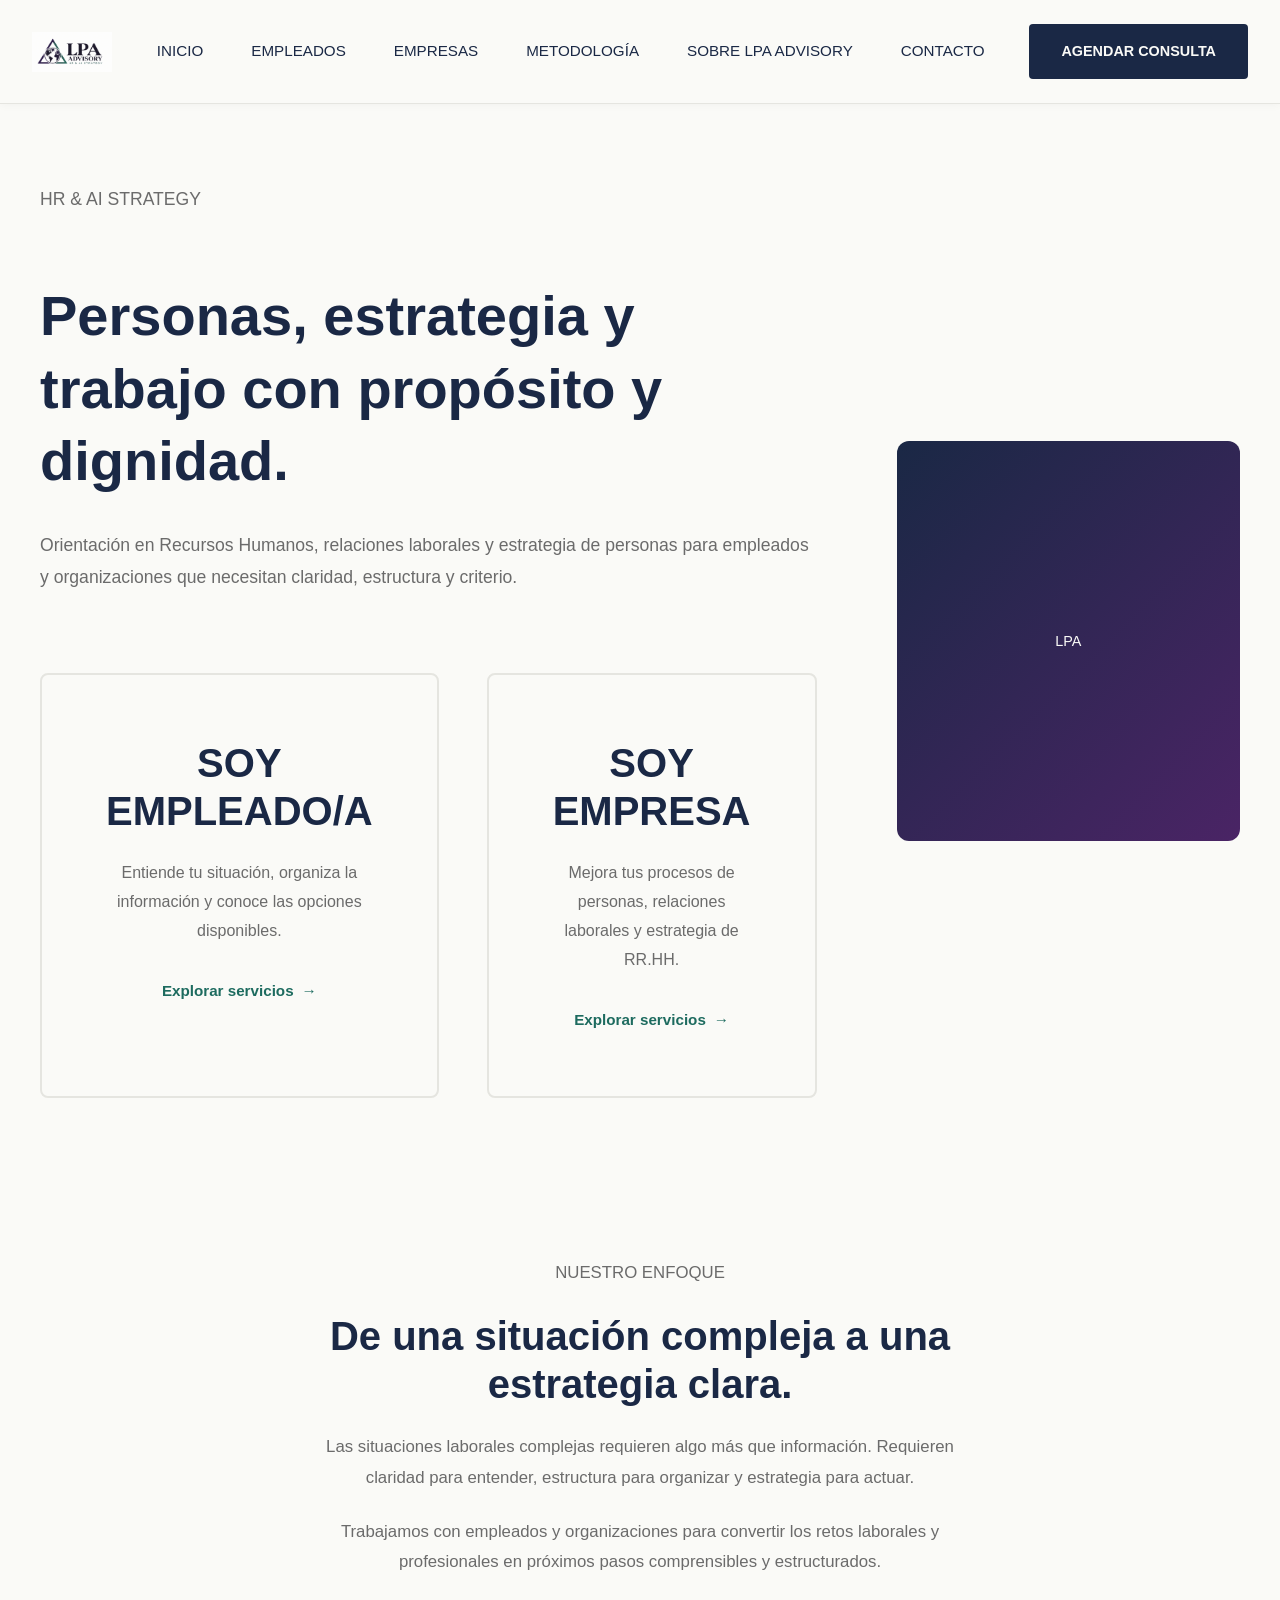
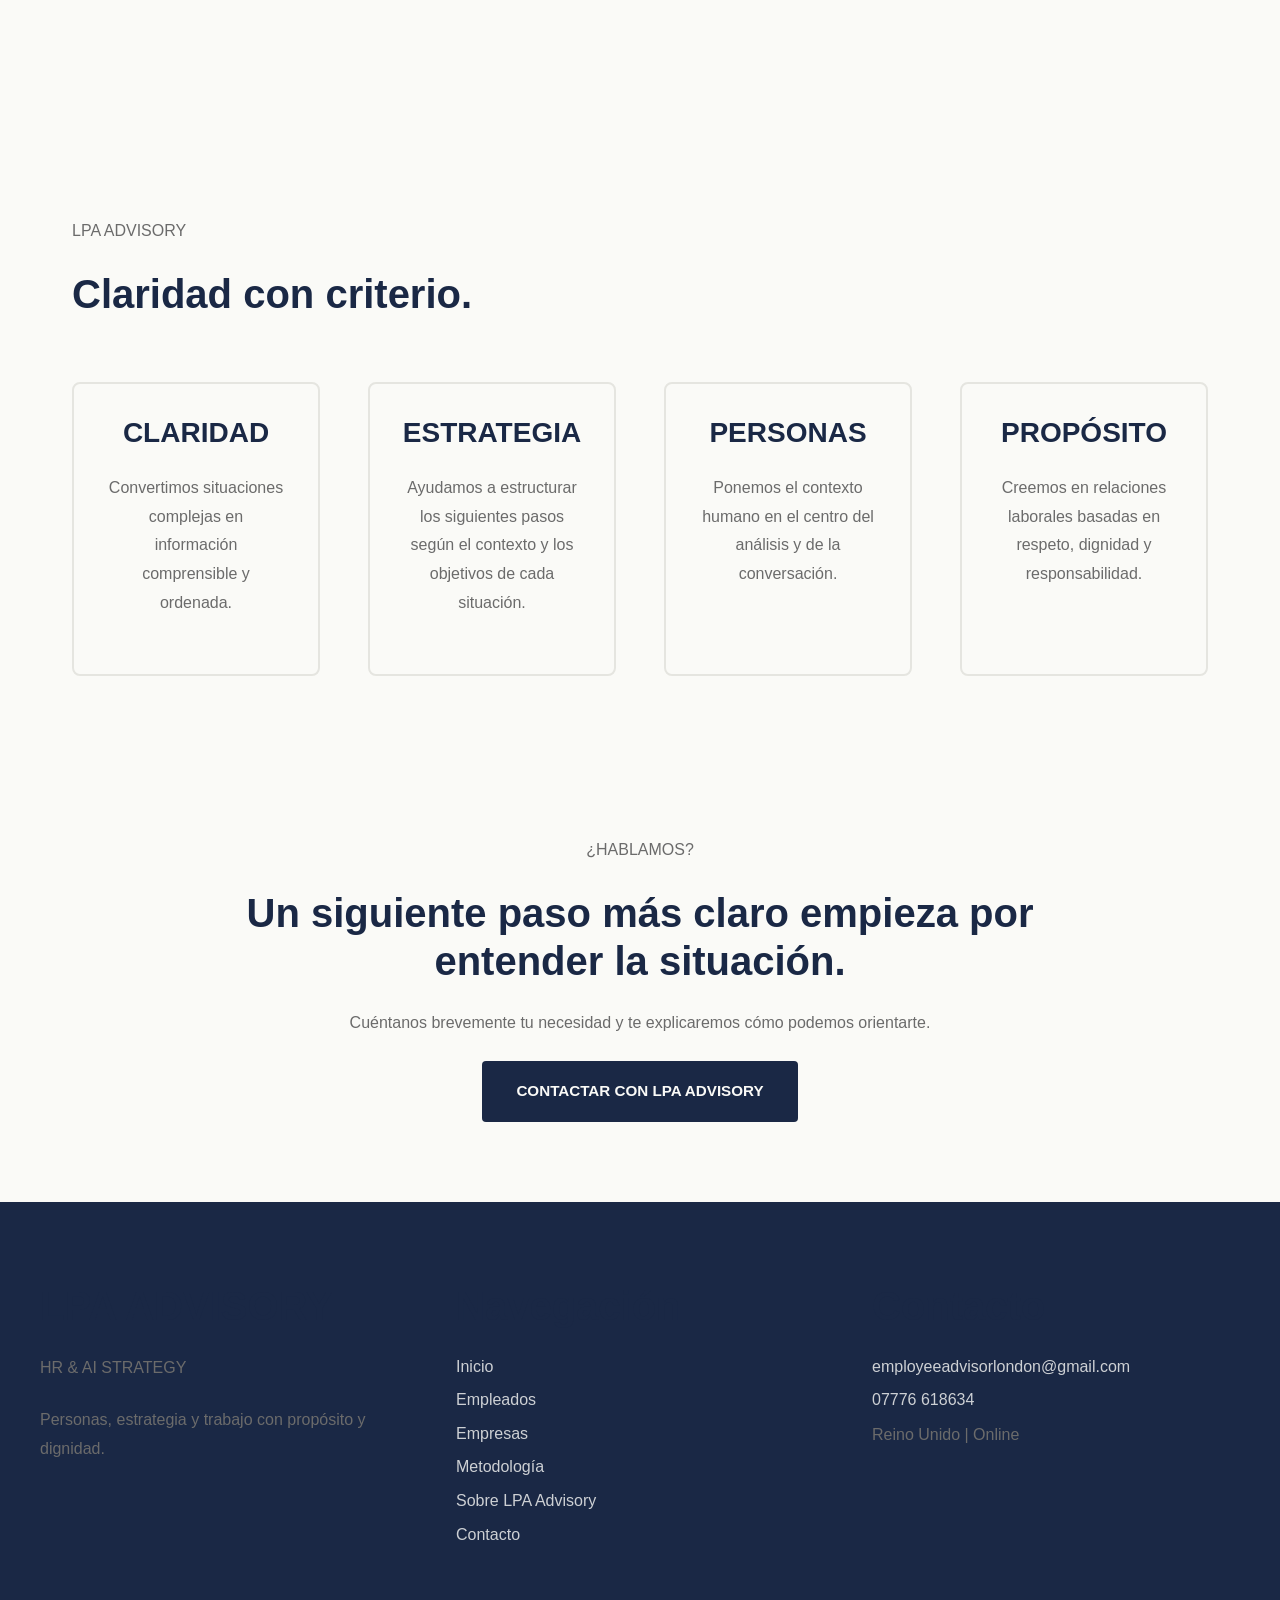
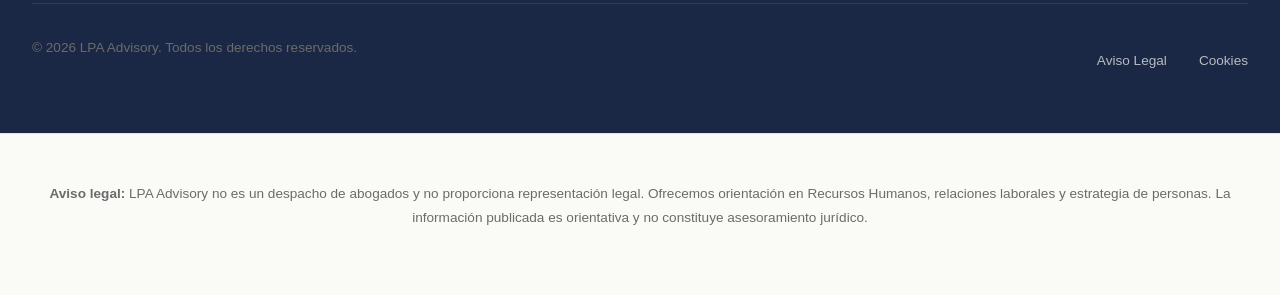
==== index.html @ cf78f7ac "Fix image path in meta and header tags" ====
<!DOCTYPE html>
<html lang="es">
<head>
  <meta charset="UTF-8">
  <meta name="viewport" content="width=device-width, initial-scale=1.0">
  <title>LPA Advisory | HR &amp; AI Strategy</title>
  <meta name="description" content="LPA Advisory: personas, estrategia y trabajo con propósito y dignidad. Orientación para empleados y empresas en Recursos Humanos y relaciones laborales.">
  <meta name="author" content="LPA Advisory">
  <meta name="theme-color" content="#17181c">
  <meta property="og:title" content="LPA Advisory | HR &amp; AI Strategy">
  <meta property="og:description" content="Personas, estrategia y trabajo con propósito y dignidad.">
  <meta property="og:type" content="website">
  <meta property="og:image" content="assets/logo.png">
  <link rel="stylesheet" href="css/styles.css">
  <link rel="stylesheet" href="css/responsive.css">
</head>
<body>
  <a href="#main-content" class="skip-link">Saltar al contenido principal</a>

  <header>
    <div class="header-content">
      <a href="index.html" class="logo" aria-label="LPA Advisory - Inicio">
        <img src="assets/logo.png" alt="LPA Advisory">
      </a>
      <nav id="main-navigation" aria-label="Navegación principal">
        <a href="index.html">INICIO</a>
        <a href="empleados.html">EMPLEADOS</a>
        <a href="empresas.html">EMPRESAS</a>
        <a href="metodologia.html">METODOLOGÍA</a>
        <a href="sobre.html">SOBRE LPA ADVISORY</a>
        <a href="contacto.html">CONTACTO</a>
      </nav>
      <a class="cta-button-header" href="contacto.html">AGENDAR CONSULTA</a>
      <button class="menu-toggle" type="button" aria-label="Abrir menú de navegación" aria-expanded="false" aria-controls="main-navigation">
        <span></span><span></span><span></span>
      </button>
    </div>
  </header>

  <main id="main-content">
    <section class="hero" aria-labelledby="hero-title">
      <div class="hero-container">
        <div class="hero-content">
          <p class="eyebrow">HR &amp; AI STRATEGY</p>
          <h1 id="hero-title">Personas, estrategia y trabajo con propósito y dignidad.</h1>
          <p>Orientación en Recursos Humanos, relaciones laborales y estrategia de personas para empleados y organizaciones que necesitan claridad, estructura y criterio.</p>
          <div class="two-paths" aria-label="Elige tu ruta">
            <article class="path-card">
              <h2>SOY EMPLEADO/A</h2>
              <p>Entiende tu situación, organiza la información y conoce las opciones disponibles.</p>
              <a href="empleados.html">Explorar servicios <span aria-hidden="true">→</span></a>
            </article>
            <article class="path-card">
              <h2>SOY EMPRESA</h2>
              <p>Mejora tus procesos de personas, relaciones laborales y estrategia de RR.HH.</p>
              <a href="empresas.html">Explorar servicios <span aria-hidden="true">→</span></a>
            </article>
          </div>
        </div>
        <div class="hero-visual" aria-hidden="true"><div class="hero-mark">LPA</div></div>
      </div>
    </section>

    <section class="section-intro-section">
      <div class="container-narrow section-intro">
        <p class="eyebrow">NUESTRO ENFOQUE</p>
        <h2>De una situación compleja a una estrategia clara.</h2>
        <p>Las situaciones laborales complejas requieren algo más que información. Requieren claridad para entender, estructura para organizar y estrategia para actuar.</p>
        <p>Trabajamos con empleados y organizaciones para convertir los retos laborales y profesionales en próximos pasos comprensibles y estructurados.</p>
      </div>
    </section>

    <section aria-labelledby="difference-title">
      <div class="container">
        <div class="section-heading"><p class="eyebrow">LPA ADVISORY</p><h2 id="difference-title">Claridad con criterio.</h2></div>
        <div class="values-grid">
          <article class="value"><h3>CLARIDAD</h3><p>Convertimos situaciones complejas en información comprensible y ordenada.</p></article>
          <article class="value"><h3>ESTRATEGIA</h3><p>Ayudamos a estructurar los siguientes pasos según el contexto y los objetivos de cada situación.</p></article>
          <article class="value"><h3>PERSONAS</h3><p>Ponemos el contexto humano en el centro del análisis y de la conversación.</p></article>
          <article class="value"><h3>PROPÓSITO</h3><p>Creemos en relaciones laborales basadas en respeto, dignidad y responsabilidad.</p></article>
        </div>
      </div>
    </section>

    <section class="cta-section" aria-labelledby="cta-title">
      <div class="container-narrow text-center">
        <p class="eyebrow">¿HABLAMOS?</p>
        <h2 id="cta-title">Un siguiente paso más claro empieza por entender la situación.</h2>
        <p>Cuéntanos brevemente tu necesidad y te explicaremos cómo podemos orientarte.</p>
        <a href="contacto.html" class="btn btn-primary">CONTACTAR CON LPA ADVISORY</a>
      </div>
    </section>
  </main>

  <footer class="footer">
    <div class="footer-content">
      <div class="footer-section"><h2>LPA ADVISORY</h2><p>HR &amp; AI STRATEGY</p><p>Personas, estrategia y trabajo con propósito y dignidad.</p></div>
      <div class="footer-section"><h2>Navegación</h2><a href="index.html">Inicio</a><a href="empleados.html">Empleados</a><a href="empresas.html">Empresas</a><a href="metodologia.html">Metodología</a><a href="sobre.html">Sobre LPA Advisory</a><a href="contacto.html">Contacto</a></div>
      <div class="footer-section"><h2>Contacto</h2><a href="mailto:employeeadvisorlondon@gmail.com">employeeadvisorlondon@gmail.com</a><a href="tel:+447776618634">07776 618634</a><p>Reino Unido | Online</p></div>
    </div>
    <div class="footer-divider"><div class="footer-bottom"><p>&copy; 2026 LPA Advisory. Todos los derechos reservados.</p><div class="footer-legal"><a href="aviso-legal.html">Aviso Legal</a><a href="cookies.html">Cookies</a></div></div></div>
  </footer>

  <div class="disclaimer"><p><strong>Aviso legal:</strong> LPA Advisory no es un despacho de abogados y no proporciona representación legal. Ofrecemos orientación en Recursos Humanos, relaciones laborales y estrategia de personas. La información publicada es orientativa y no constituye asesoramiento jurídico.</p></div>
  <script src="/js/navigation.js"></script>
</body>
</html>
---- css/styles.css ----
/* ==============================================
   LPA ADVISORY - MAIN STYLESHEET
   ===============================================
   Premium, modern, sophisticated design
   Color Palette:
   - Deep Navy: #1a2845
   - Deep Purple: #4a2465
   - Emerald Green: #1d6b5f
   - White/Ivory: #fafaf7
   - Neutral Grey: #6b6b6b
   - Muted Gold: #9b8b4d
   ============================================== */

/* ROOT & VARIABLES */
:root {
  --primary-navy: #1a2845;
  --primary-purple: #4a2465;
  --primary-green: #1d6b5f;
  --white-ivory: #fafaf7;
  --neutral-grey: #6b6b6b;
  --accent-gold: #9b8b4d;
  --light-grey: #f5f5f2;
  --border-grey: #e5e5e0;
  
  --font-family-heading: -apple-system, BlinkMacSystemFont, 'Segoe UI', 'Helvetica Neue', sans-serif;
  --font-family-body: -apple-system, BlinkMacSystemFont, 'Segoe UI', 'Helvetica Neue', sans-serif;
  
  --spacing-xs: 0.5rem;
  --spacing-sm: 1rem;
  --spacing-md: 1.5rem;
  --spacing-lg: 2rem;
  --spacing-xl: 3rem;
  --spacing-2xl: 4rem;
  --spacing-3xl: 5rem;
  
  --transition-smooth: all 0.3s ease;
  --transition-fast: all 0.15s ease;
}

/* RESET & BASE STYLES */
* {
  margin: 0;
  padding: 0;
  box-sizing: border-box;
}

html {
  scroll-behavior: smooth;
}

body {
  font-family: var(--font-family-body);
  background-color: var(--white-ivory);
  color: var(--primary-navy);
  line-height: 1.6;
  font-size: 16px;
}

/* TYPOGRAPHY */
h1, h2, h3, h4, h5, h6 {
  font-family: var(--font-family-heading);
  font-weight: 700;
  line-height: 1.2;
  margin-bottom: var(--spacing-md);
}

h1 {
  font-size: clamp(2rem, 5vw, 3.5rem);
  color: var(--primary-navy);
}

h2 {
  font-size: clamp(1.75rem, 4vw, 2.5rem);
  color: var(--primary-navy);
}

h3 {
  font-size: clamp(1.25rem, 3vw, 1.75rem);
  color: var(--primary-navy);
}

h4 {
  font-size: 1.1rem;
  color: var(--primary-navy);
}

p {
  margin-bottom: var(--spacing-md);
  color: var(--neutral-grey);
  line-height: 1.8;
}

a {
  color: var(--primary-green);
  text-decoration: none;
  transition: var(--transition-fast);
}

a:hover, a:focus {
  color: var(--primary-navy);
  text-decoration: underline;
}

button, input, textarea, select {
  font-family: var(--font-family-body);
  font-size: 1rem;
}

/* CONTAINERS & LAYOUT */
.container {
  max-width: 1200px;
  margin: 0 auto;
  padding: 0 var(--spacing-lg);
}

.container-narrow {
  max-width: 900px;
  margin: 0 auto;
  padding: 0 var(--spacing-lg);
}

/* HEADER & NAVIGATION */
header {
  background-color: var(--white-ivory);
  border-bottom: 1px solid var(--border-grey);
  position: sticky;
  top: 0;
  z-index: 1000;
  box-shadow: 0 2px 8px rgba(0, 0, 0, 0.03);
}

.header-content {
  display: flex;
  justify-content: space-between;
  align-items: center;
  padding: var(--spacing-md) var(--spacing-lg);
  max-width: 1400px;
  margin: 0 auto;
}

.logo {
  display: flex;
  align-items: center;
  gap: var(--spacing-sm);
  text-decoration: none;
  color: var(--primary-navy);
  font-weight: 700;
  font-size: 1.1rem;
}

.logo img {
  height: 40px;
  width: auto;
}

.logo-text {
  display: flex;
  flex-direction: column;
  line-height: 1.2;
}

.logo-text-main {
  font-size: 0.9rem;
  font-weight: 700;
  color: var(--primary-navy);
}

.logo-text-sub {
  font-size: 0.65rem;
  color: var(--neutral-grey);
  font-weight: 500;
}

nav {
  display: flex;
  gap: var(--spacing-xl);
  align-items: center;
}

nav a {
  color: var(--primary-navy);
  font-weight: 500;
  font-size: 0.95rem;
  text-decoration: none;
  transition: var(--transition-fast);
  position: relative;
}

nav a:after {
  content: '';
  position: absolute;
  bottom: -5px;
  left: 0;
  width: 0;
  height: 2px;
  background-color: var(--accent-gold);
  transition: var(--transition-fast);
}

nav a:hover:after,
nav a:focus:after {
  width: 100%;
}

.cta-button-header {
  background-color: var(--primary-navy);
  color: var(--white-ivory);
  padding: var(--spacing-sm) var(--spacing-lg);
  border-radius: 4px;
  font-weight: 600;
  font-size: 0.9rem;
  cursor: pointer;
  border: none;
  transition: var(--transition-smooth);
}

.cta-button-header:hover,
.cta-button-header:focus {
  background-color: var(--primary-purple);
  outline: 2px solid var(--accent-gold);
  outline-offset: 2px;
}

.menu-toggle {
  display: none;
  flex-direction: column;
  background: none;
  border: none;
  cursor: pointer;
  gap: 5px;
}

.menu-toggle span {
  width: 25px;
  height: 3px;
  background-color: var(--primary-navy);
  border-radius: 2px;
  transition: var(--transition-smooth);
}

/* HERO SECTIONS */
.hero {
  background-color: var(--white-ivory);
  padding: var(--spacing-3xl) var(--spacing-lg);
  text-align: center;
  position: relative;
  overflow: hidden;
}

.hero::before {
  content: '';
  position: absolute;
  top: -50%;
  right: -10%;
  width: 400px;
  height: 400px;
  background: linear-gradient(135deg, var(--primary-purple), var(--primary-green));
  opacity: 0.08;
  border-radius: 50%;
  z-index: -1;
}

.hero-container {
  display: grid;
  grid-template-columns: 1fr 1fr;
  gap: var(--spacing-3xl);
  align-items: center;
  max-width: 1200px;
  margin: 0 auto;
}

.hero-content {
  text-align: left;
}

.hero-content h1 {
  margin-bottom: var(--spacing-lg);
  line-height: 1.3;
}

.hero-content p {
  font-size: 1.1rem;
  margin-bottom: var(--spacing-2xl);
  line-height: 1.8;
}

.hero-visual {
  background: linear-gradient(135deg, var(--primary-navy), var(--primary-purple));
  border-radius: 12px;
  height: 400px;
  display: flex;
  align-items: center;
  justify-content: center;
  color: var(--white-ivory);
  font-size: 0.9rem;
  position: relative;
  overflow: hidden;
}

.hero-visual img {
  width: 100%;
  height: 100%;
  object-fit: cover;
}

.hero-visual-placeholder {
  text-align: center;
  padding: var(--spacing-lg);
}

/* TWO PATHS SECTION */
.two-paths {
  display: grid;
  grid-template-columns: 1fr 1fr;
  gap: var(--spacing-xl);
  margin-top: var(--spacing-3xl);
}

.path-card {
  padding: var(--spacing-2xl);
  border: 2px solid var(--border-grey);
  border-radius: 8px;
  text-align: center;
  transition: var(--transition-smooth);
  cursor: pointer;
}

.path-card:hover {
  border-color: var(--primary-green);
  box-shadow: 0 8px 24px rgba(29, 107, 95, 0.1);
}

.path-card h3 {
  font-size: 1.5rem;
  margin-bottom: var(--spacing-md);
  color: var(--primary-navy);
}

.path-card p {
  font-size: 1rem;
  margin-bottom: var(--spacing-lg);
}

.path-card a {
  font-weight: 600;
  color: var(--primary-green);
  display: inline-flex;
  align-items: center;
  gap: var(--spacing-xs);
  font-size: 0.95rem;
}

/* BUTTONS & CTAs */
.btn {
  display: inline-block;
  padding: var(--spacing-sm) var(--spacing-lg);
  border-radius: 4px;
  font-weight: 600;
  text-decoration: none;
  cursor: pointer;
  border: 2px solid transparent;
  transition: var(--transition-smooth);
  font-size: 0.95rem;
}

.btn-primary {
  background-color: var(--primary-navy);
  color: var(--white-ivory);
}

.btn-primary:hover,
.btn-primary:focus {
  background-color: var(--primary-purple);
  box-shadow: 0 4px 12px rgba(26, 40, 69, 0.2);
}

.btn-secondary {
  background-color: transparent;
  color: var(--primary-navy);
  border: 2px solid var(--primary-navy);
}

.btn-secondary:hover,
.btn-secondary:focus {
  background-color: var(--primary-navy);
  color: var(--white-ivory);
}

.btn-outline-green {
  background-color: transparent;
  color: var(--primary-green);
  border: 2px solid var(--primary-green);
}

.btn-outline-green:hover,
.btn-outline-green:focus {
  background-color: var(--primary-green);
  color: var(--white-ivory);
}

/* SECTIONS */
section {
  padding: var(--spacing-3xl) var(--spacing-lg);
}

.section-intro {
  text-align: center;
  max-width: 700px;
  margin: 0 auto var(--spacing-3xl);
}

.section-intro h2 {
  margin-bottom: var(--spacing-md);
}

.section-intro p {
  font-size: 1.05rem;
}

/* CARDS GRID */
.cards-grid {
  display: grid;
  grid-template-columns: repeat(auto-fit, minmax(300px, 1fr));
  gap: var(--spacing-xl);
  margin-top: var(--spacing-2xl);
}

.card {
  background-color: var(--light-grey);
  border-radius: 8px;
  padding: var(--spacing-xl);
  transition: var(--transition-smooth);
}

.card:hover {
  box-shadow: 0 8px 24px rgba(0, 0, 0, 0.08);
  transform: translateY(-4px);
}

.card h3 {
  margin-top: 0;
}

.card-list {
  list-style: none;
  margin: var(--spacing-lg) 0;
}

.card-list li {
  padding: var(--spacing-xs) 0;
  padding-left: var(--spacing-md);
  position: relative;
}

.card-list li:before {
  content: '▸';
  position: absolute;
  left: 0;
  color: var(--primary-green);
  font-weight: bold;
}

/* HIGHLIGHTED BOX */
.highlight-box {
  background-color: #f8f6f0;
  border-left: 4px solid var(--accent-gold);
  padding: var(--spacing-xl);
  border-radius: 4px;
  margin: var(--spacing-xl) 0;
}

.highlight-box h4 {
  color: var(--primary-navy);
  margin-top: 0;
  margin-bottom: var(--spacing-md);
}

.highlight-box p {
  margin-bottom: var(--spacing-md);
}

.highlight-box p:last-child {
  margin-bottom: 0;
}

/* METHODOLOGY STAGES */
.stages-grid {
  display: grid;
  grid-template-columns: repeat(auto-fit, minmax(250px, 1fr));
  gap: var(--spacing-xl);
  margin-top: var(--spacing-2xl);
}

.stage {
  text-align: center;
}

.stage-number {
  font-size: 3rem;
  font-weight: 700;
  color: var(--primary-green);
  margin-bottom: var(--spacing-md);
}

.stage h4 {
  margin-bottom: var(--spacing-md);
}

.stage p {
  font-size: 0.95rem;
}

/* VALUES GRID */
.values-grid {
  display: grid;
  grid-template-columns: repeat(auto-fit, minmax(200px, 1fr));
  gap: var(--spacing-xl);
  margin-top: var(--spacing-2xl);
}

.value {
  padding: var(--spacing-lg);
  border: 2px solid var(--border-grey);
  border-radius: 8px;
  text-align: center;
}

.value h4 {
  color: var(--primary-green);
  margin-bottom: var(--spacing-sm);
}

/* CONTACT FORM */
.contact-form {
  background-color: var(--light-grey);
  padding: var(--spacing-2xl);
  border-radius: 8px;
  max-width: 600px;
  margin: var(--spacing-2xl) auto;
}

.form-group {
  margin-bottom: var(--spacing-lg);
}

.form-group label {
  display: block;
  margin-bottom: var(--spacing-sm);
  font-weight: 600;
  color: var(--primary-navy);
}

.form-group input,
.form-group textarea,
.form-group select {
  width: 100%;
  padding: var(--spacing-sm);
  border: 1px solid var(--border-grey);
  border-radius: 4px;
  font-size: 1rem;
  transition: var(--transition-fast);
}

.form-group input:focus,
.form-group textarea:focus,
.form-group select:focus {
  outline: none;
  border-color: var(--primary-green);
  box-shadow: 0 0 0 3px rgba(29, 107, 95, 0.1);
}

.form-group textarea {
  resize: vertical;
  min-height: 120px;
}

.form-checkbox {
  display: flex;
  align-items: flex-start;
  gap: var(--spacing-sm);
  margin: var(--spacing-lg) 0;
}

.form-checkbox input {
  width: 20px;
  height: 20px;
  margin-top: 2px;
  cursor: pointer;
}

.form-checkbox label {
  margin: 0;
  font-weight: 400;
  font-size: 0.95rem;
  cursor: pointer;
}

.form-submit {
  width: 100%;
  padding: var(--spacing-md);
  background-color: var(--primary-navy);
  color: var(--white-ivory);
  border: none;
  border-radius: 4px;
  font-weight: 600;
  font-size: 1rem;
  cursor: pointer;
  transition: var(--transition-smooth);
}

.form-submit:hover,
.form-submit:focus {
  background-color: var(--primary-purple);
}

/* FOOTER */
footer {
  background-color: var(--primary-navy);
  color: var(--white-ivory);
  padding: var(--spacing-3xl) var(--spacing-lg) var(--spacing-xl);
}

.footer-content {
  max-width: 1200px;
  margin: 0 auto;
  display: grid;
  grid-template-columns: repeat(auto-fit, minmax(250px, 1fr));
  gap: var(--spacing-xl);
  margin-bottom: var(--spacing-xl);
}

.footer-section h4 {
  color: var(--white-ivory);
  margin-bottom: var(--spacing-md);
}

.footer-section a {
  color: rgba(250, 250, 247, 0.8);
  display: block;
  margin-bottom: var(--spacing-xs);
  text-decoration: none;
  transition: var(--transition-fast);
}

.footer-section a:hover {
  color: var(--accent-gold);
  text-decoration: underline;
}

.footer-contact {
  font-size: 0.9rem;
  line-height: 1.8;
}

.footer-divider {
  border-top: 1px solid rgba(250, 250, 247, 0.1);
  padding-top: var(--spacing-lg);
  margin-top: var(--spacing-lg);
}

.footer-bottom {
  display: flex;
  justify-content: space-between;
  align-items: center;
  flex-wrap: wrap;
  gap: var(--spacing-md);
  font-size: 0.85rem;
  color: rgba(250, 250, 247, 0.7);
}

.footer-legal {
  display: flex;
  gap: var(--spacing-lg);
  flex-wrap: wrap;
}

.footer-legal a {
  margin: 0;
  display: inline;
  color: rgba(250, 250, 247, 0.7);
}

/* DISCLAIMER */
.disclaimer {
  background-color: #fafaf7;
  border-top: 1px solid var(--border-grey);
  padding: var(--spacing-xl) var(--spacing-lg);
  font-size: 0.85rem;
  color: var(--neutral-grey);
  text-align: center;
}

.disclaimer p {
  max-width: 1200px;
  margin: 0 auto var(--spacing-sm);
}

/* UTILITIES */
.text-center {
  text-align: center;
}

.text-left {
  text-align: left;
}

.mt-1 { margin-top: var(--spacing-sm); }
.mt-2 { margin-top: var(--spacing-md); }
.mt-3 { margin-top: var(--spacing-lg); }
.mt-4 { margin-top: var(--spacing-xl); }

.mb-1 { margin-bottom: var(--spacing-sm); }
.mb-2 { margin-bottom: var(--spacing-md); }
.mb-3 { margin-bottom: var(--spacing-lg); }
.mb-4 { margin-bottom: var(--spacing-xl); }

.pt-1 { padding-top: var(--spacing-sm); }
.pt-2 { padding-top: var(--spacing-md); }
.pt-3 { padding-top: var(--spacing-lg); }

.pb-1 { padding-bottom: var(--spacing-sm); }
.pb-2 { padding-bottom: var(--spacing-md); }
.pb-3 { padding-bottom: var(--spacing-lg); }

.sr-only {
  position: absolute;
  width: 1px;
  height: 1px;
  padding: 0;
  margin: -1px;
  overflow: hidden;
  clip: rect(0, 0, 0, 0);
  white-space: nowrap;
  border-width: 0;
}

/* SKIP LINK */
.skip-link {
  position: absolute;
  top: -40px;
  left: 0;
  background: var(--primary-green);
  color: white;
  padding: var(--spacing-sm) var(--spacing-md);
  z-index: 100;
  text-decoration: none;
}

.skip-link:focus {
  top: 0;
}

/* ANIMATIONS */
@keyframes fadeIn {
  from {
    opacity: 0;
    transform: translateY(20px);
  }
  to {
    opacity: 1;
    transform: translateY(0);
  }
}

.fade-in {
  animation: fadeIn 0.6s ease-out;
}

/* ACCESSIBILITY */
:focus {
  outline: 2px solid var(--primary-green);
  outline-offset: 2px;
}

button:focus,
a:focus {
  outline: 2px solid var(--primary-green);
  outline-offset: 2px;
}
---- css/responsive.css ----
@media(max-width:1050px){.header-content{gap:1rem}nav{gap:1rem}nav a{font-size:.72rem}.cta-button-header{padding:.7rem .8rem}.values-grid,.stages-grid{grid-template-columns:repeat(2,minmax(0,1fr))}}@media(max-width:780px){.container,.container-narrow,.hero-container,.header-content{width:min(100% - 2rem,700px)}.header-content{min-height:68px}.logo img{height:44px}.menu-toggle{display:block}nav{position:absolute;left:0;right:0;top:100%;display:none;align-items:stretch;flex-direction:column;gap:0;background:var(--ivory);border-bottom:1px solid var(--line)}nav.active{display:flex}nav a{padding:1rem;border-top:1px solid var(--line);font-size:.8rem}.cta-button-header{margin-left:auto;font-size:.68rem}.hero-container{grid-template-columns:1fr;gap:2rem}.hero-content{text-align:center}.hero-content p{margin-inline:auto}.hero-visual{min-height:300px}.two-paths{grid-template-columns:1fr}.cards-grid{grid-template-columns:1fr}.values-grid,.stages-grid{grid-template-columns:1fr}.footer-content{width:min(100% - 2rem,700px);grid-template-columns:1fr;gap:2rem}.footer-bottom,.footer-legal{flex-direction:column}.footer-legal{gap:.4rem}.contact-layout{grid-template-columns:1fr!important}}@media(max-width:480px){h1{font-size:2.25rem}.container,.container-narrow,.hero-container,.header-content{width:min(100% - 1.5rem,440px)}.cta-button-header{display:none}section{padding:3.5rem 0}.hero-visual{min-height:250px}}
@media(prefers-reduced-motion:reduce){*,*:before,*:after{scroll-behavior:auto!important;transition:none!important;animation:none!important}}
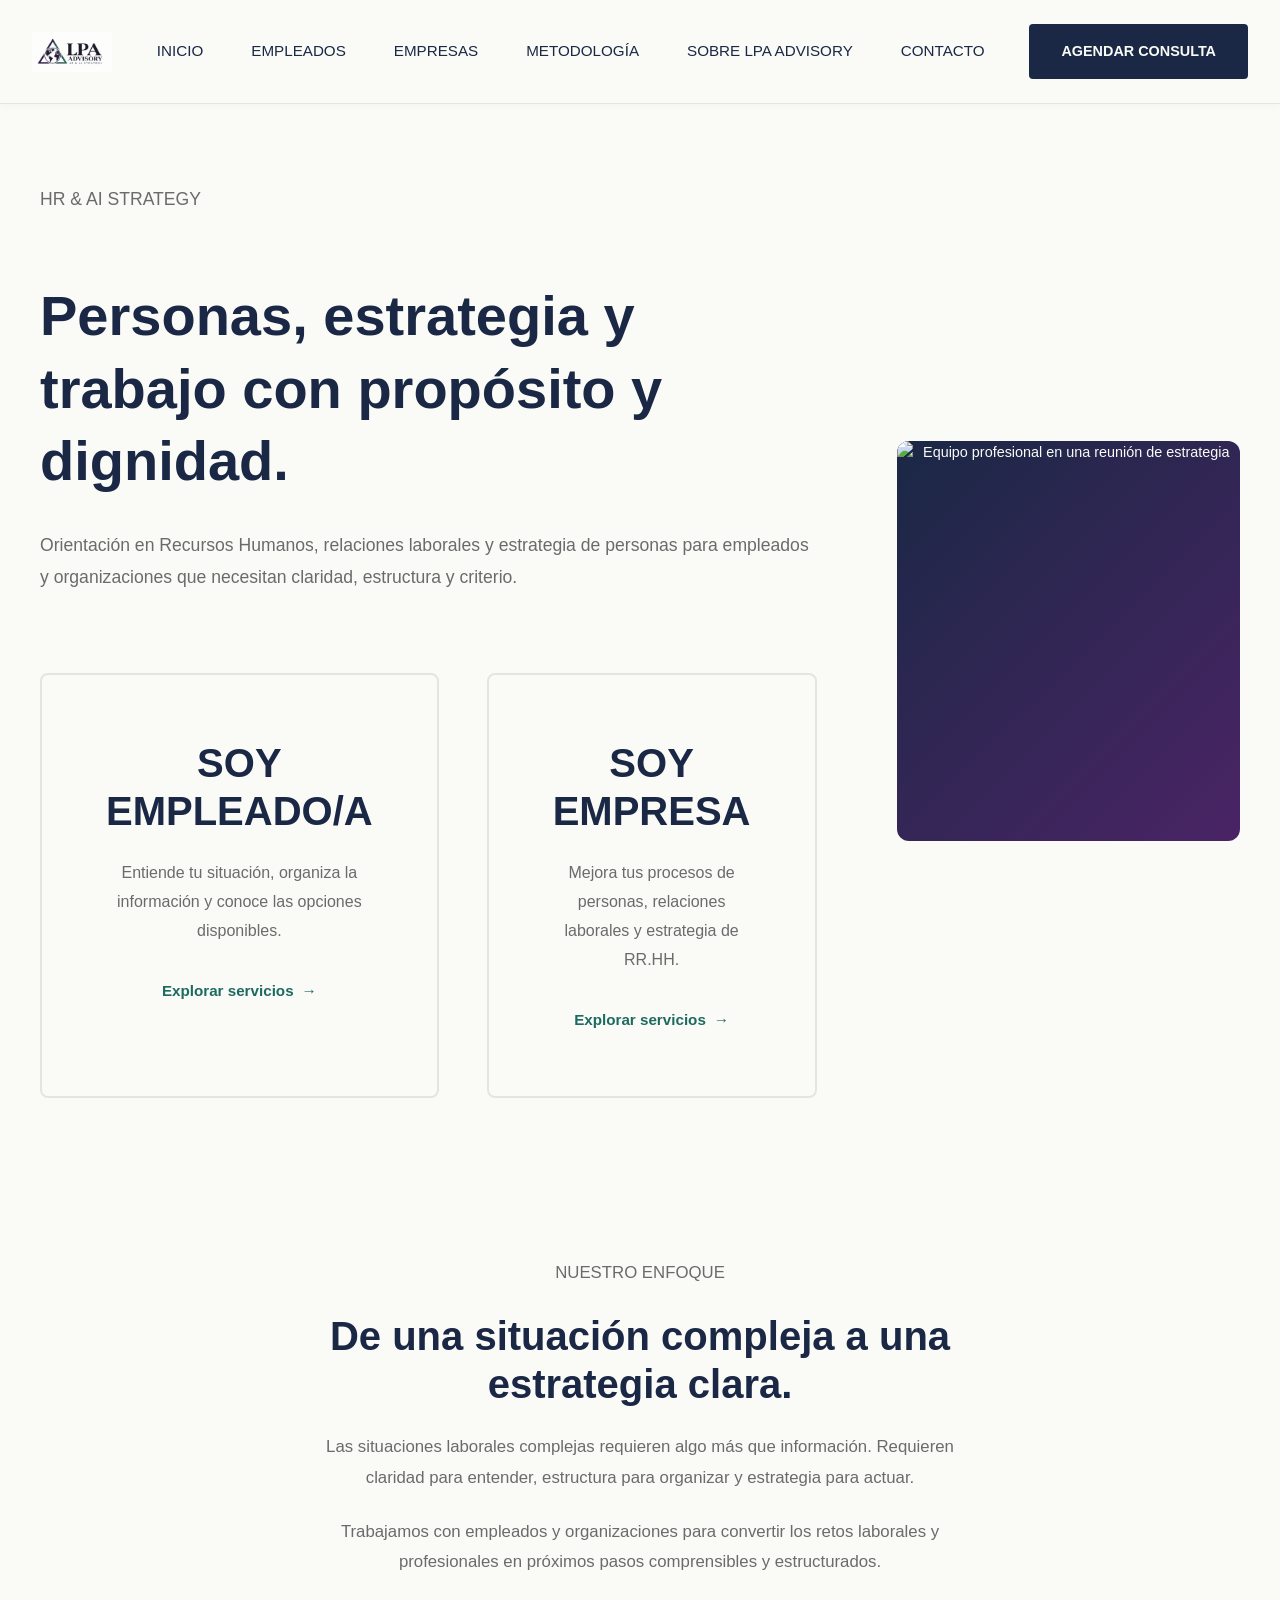
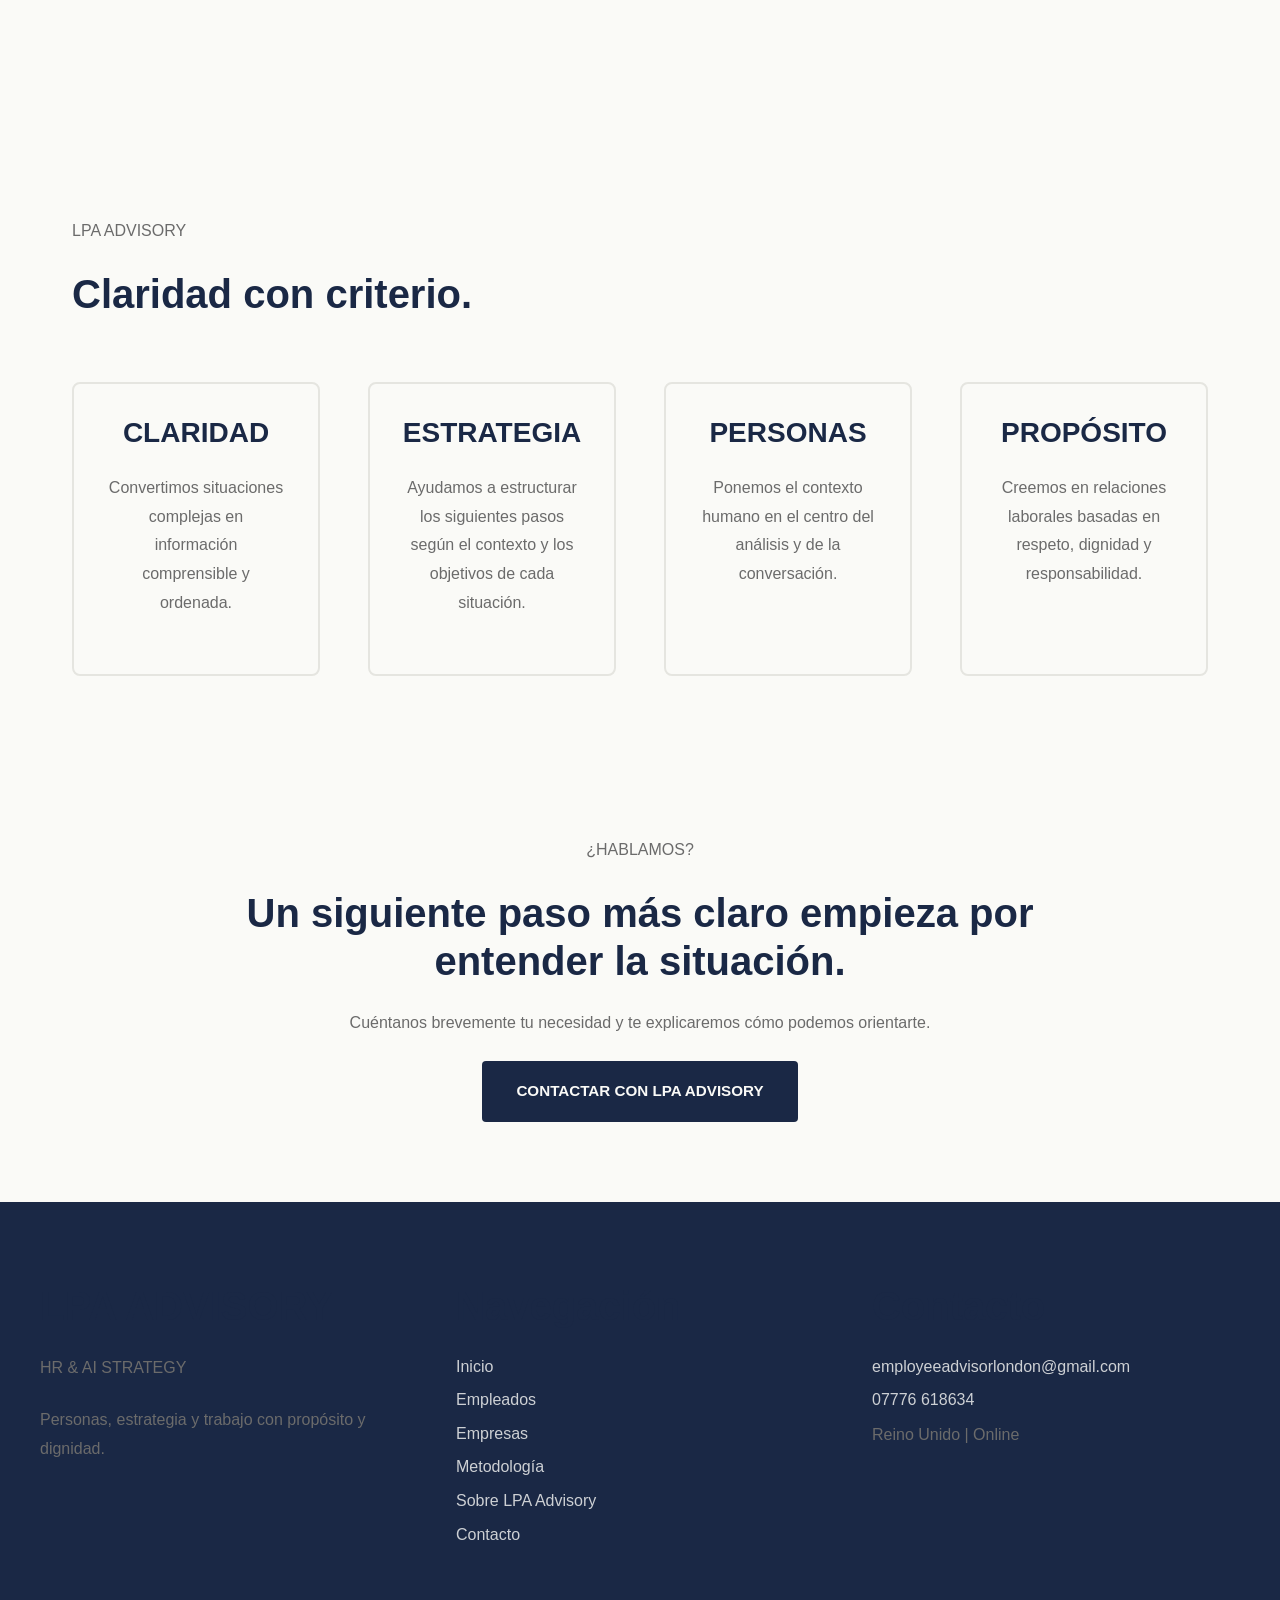
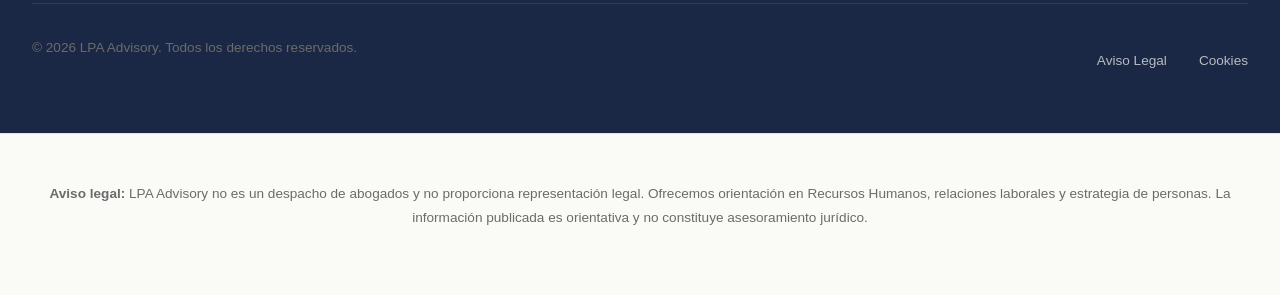
==== commit d61219d0: "Update index.html" ====
--- a/index.html
+++ b/index.html
@@ -57,7 +57,7 @@
             </article>
           </div>
         </div>
-        <div class="hero-visual" aria-hidden="true"><div class="hero-mark">LPA</div></div>
+        <div class="hero-visual">   <img src="assets/lpa-team.jpg" alt="Equipo profesional en una reunión de estrategia"> </div>
       </div>
     </section>
 
@@ -102,6 +102,6 @@
   </footer>
 
   <div class="disclaimer"><p><strong>Aviso legal:</strong> LPA Advisory no es un despacho de abogados y no proporciona representación legal. Ofrecemos orientación en Recursos Humanos, relaciones laborales y estrategia de personas. La información publicada es orientativa y no constituye asesoramiento jurídico.</p></div>
-  <script src="/js/navigation.js"></script>
+  <script src="js/navigation.js"></script>
 </body>
 </html>
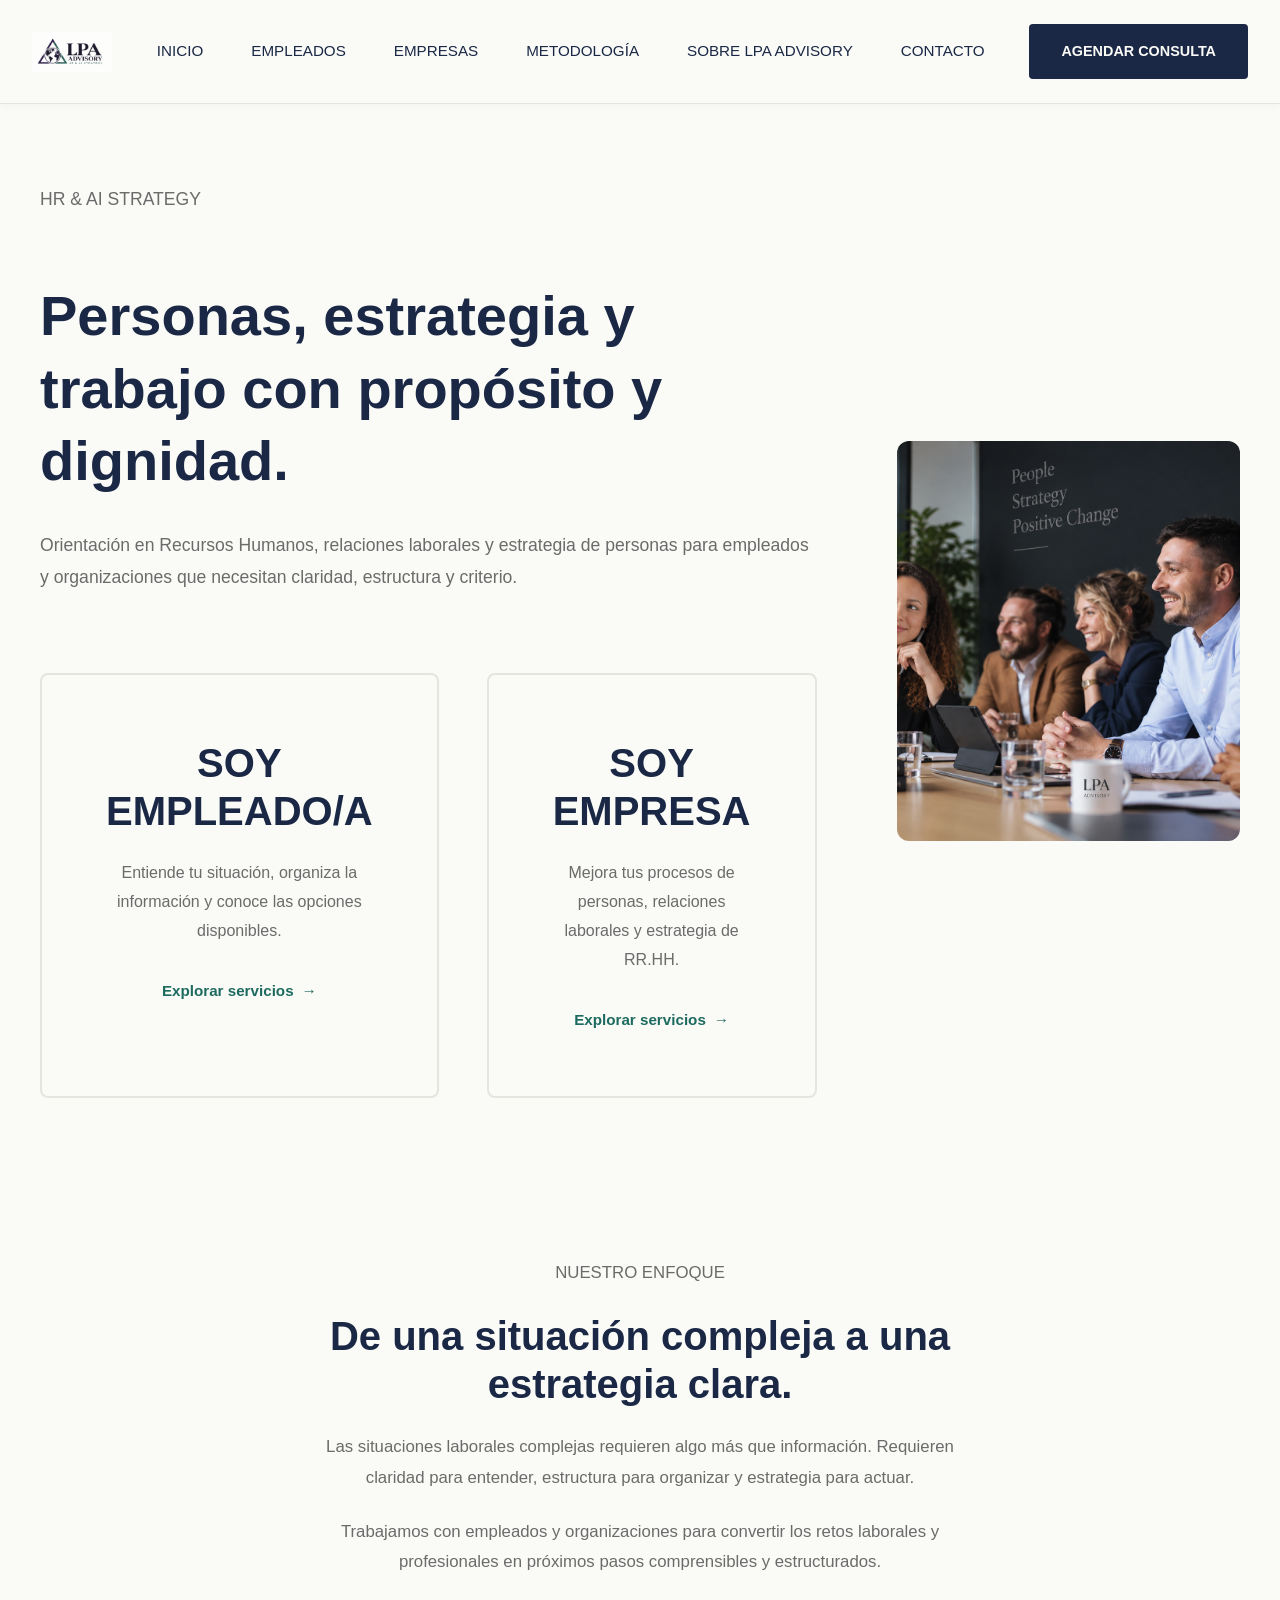
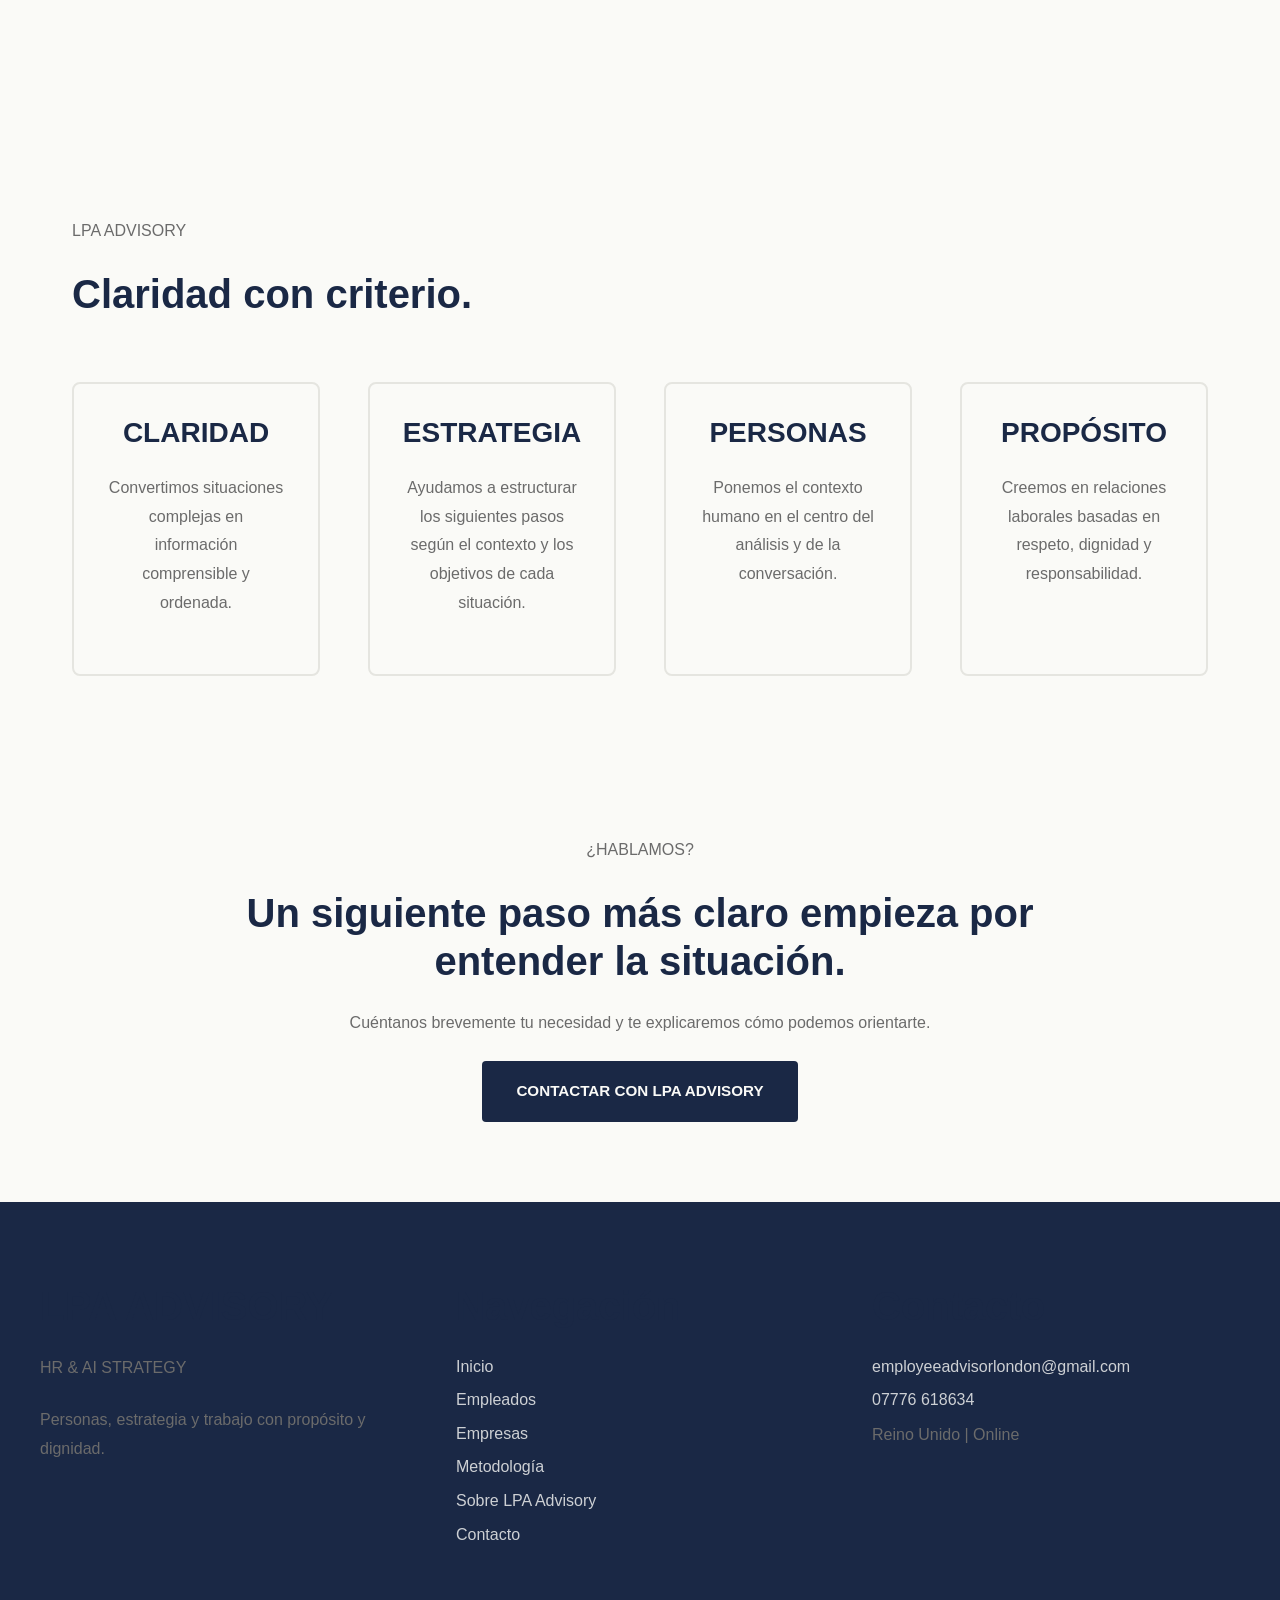
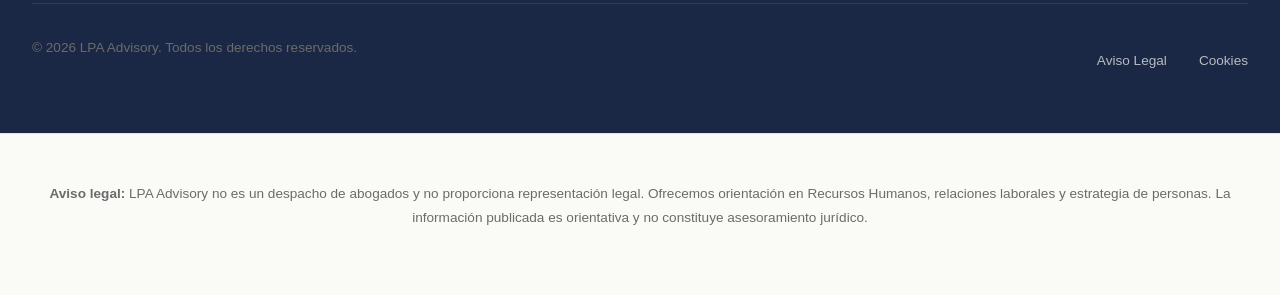
==== commit 80346de2: "Update index.html" ====
--- a/index.html
+++ b/index.html
@@ -57,7 +57,7 @@
             </article>
           </div>
         </div>
-        <div class="hero-visual">   <img src="assets/lpa-team.jpg" alt="Equipo profesional en una reunión de estrategia"> </div>
+        <div class="hero-visual">   <img src="assets/lpa-team.png" alt="Equipo profesional en una reunión de estrategia"> </div>
       </div>
     </section>
 
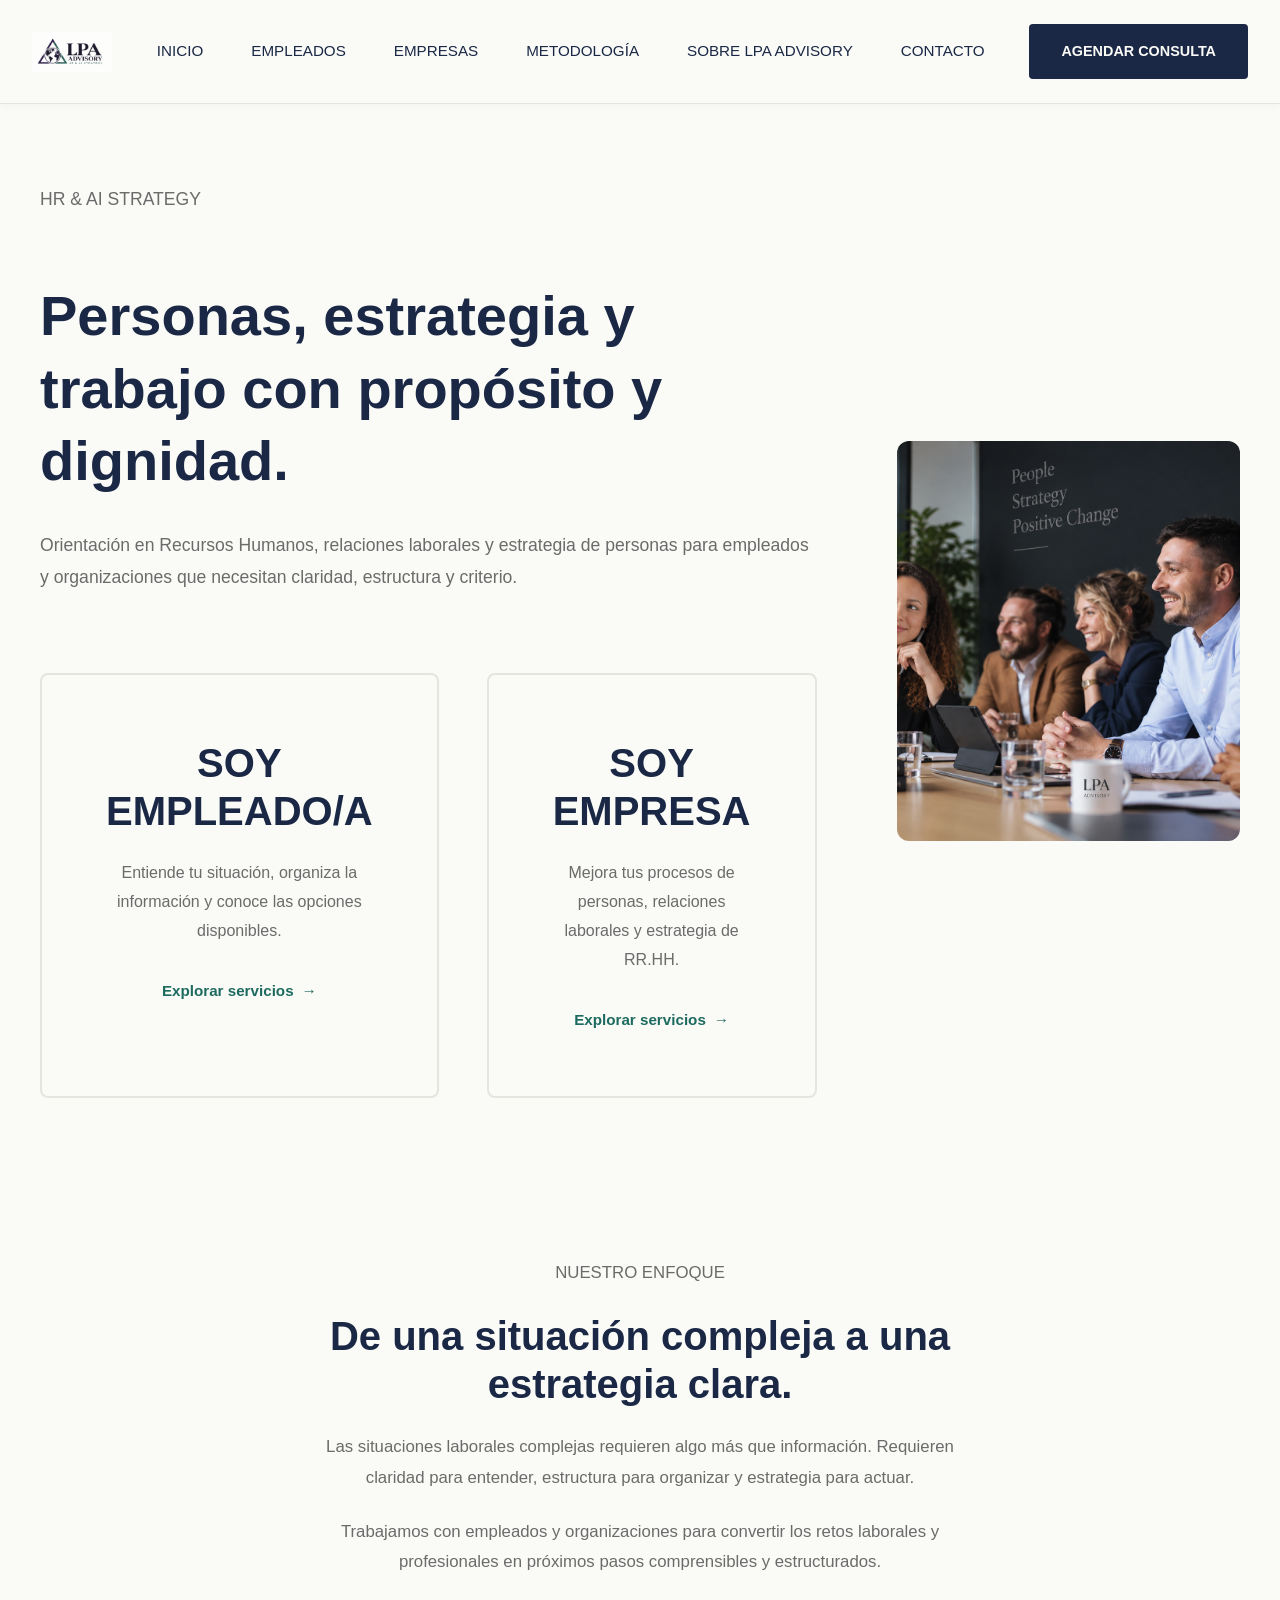
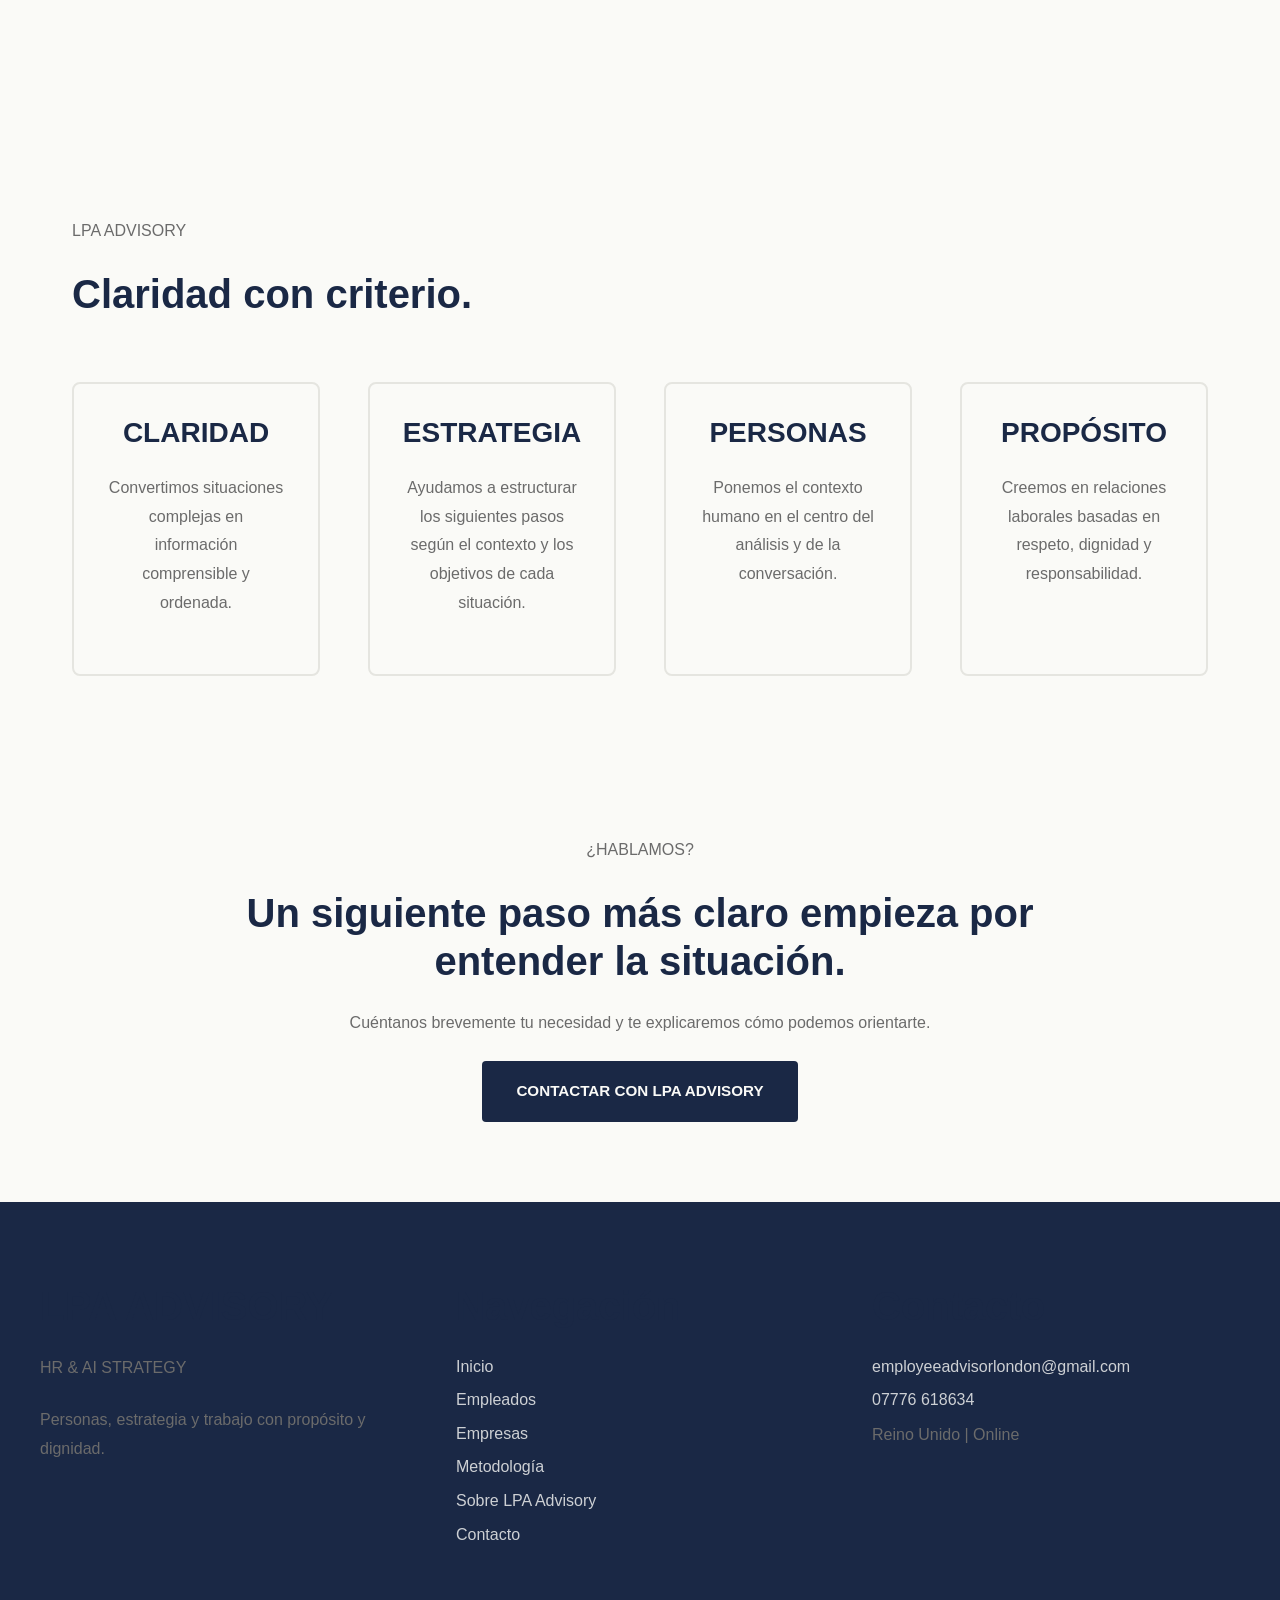
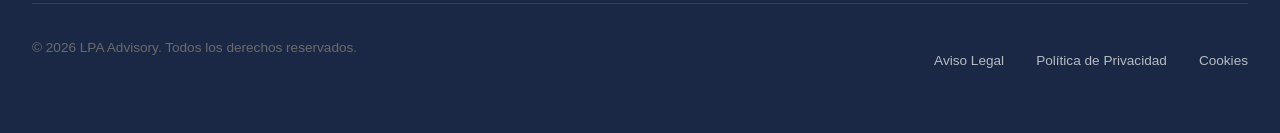
==== commit 696ba4d0: "Update index.html" ====
--- a/index.html
+++ b/index.html
@@ -98,10 +98,14 @@
       <div class="footer-section"><h2>Navegación</h2><a href="index.html">Inicio</a><a href="empleados.html">Empleados</a><a href="empresas.html">Empresas</a><a href="metodologia.html">Metodología</a><a href="sobre.html">Sobre LPA Advisory</a><a href="contacto.html">Contacto</a></div>
       <div class="footer-section"><h2>Contacto</h2><a href="mailto:employeeadvisorlondon@gmail.com">employeeadvisorlondon@gmail.com</a><a href="tel:+447776618634">07776 618634</a><p>Reino Unido | Online</p></div>
     </div>
-    <div class="footer-divider"><div class="footer-bottom"><p>&copy; 2026 LPA Advisory. Todos los derechos reservados.</p><div class="footer-legal"><a href="aviso-legal.html">Aviso Legal</a><a href="cookies.html">Cookies</a></div></div></div>
+ <div class="footer-divider">
+      <div class="footer-bottom">
+        <p>&copy; 2026 LPA Advisory. Todos los derechos reservados.</p>
+        <div class="footer-legal">
+          <a href="aviso-legal.html">Aviso Legal</a>
+          <a href="privacidad.html">Política de Privacidad</a>
+          <a href="cookies.html">Cookies</a>
+        </div>
+      </div>
+    </div>
   </footer>
-
-  <div class="disclaimer"><p><strong>Aviso legal:</strong> LPA Advisory no es un despacho de abogados y no proporciona representación legal. Ofrecemos orientación en Recursos Humanos, relaciones laborales y estrategia de personas. La información publicada es orientativa y no constituye asesoramiento jurídico.</p></div>
-  <script src="js/navigation.js"></script>
-</body>
-</html>
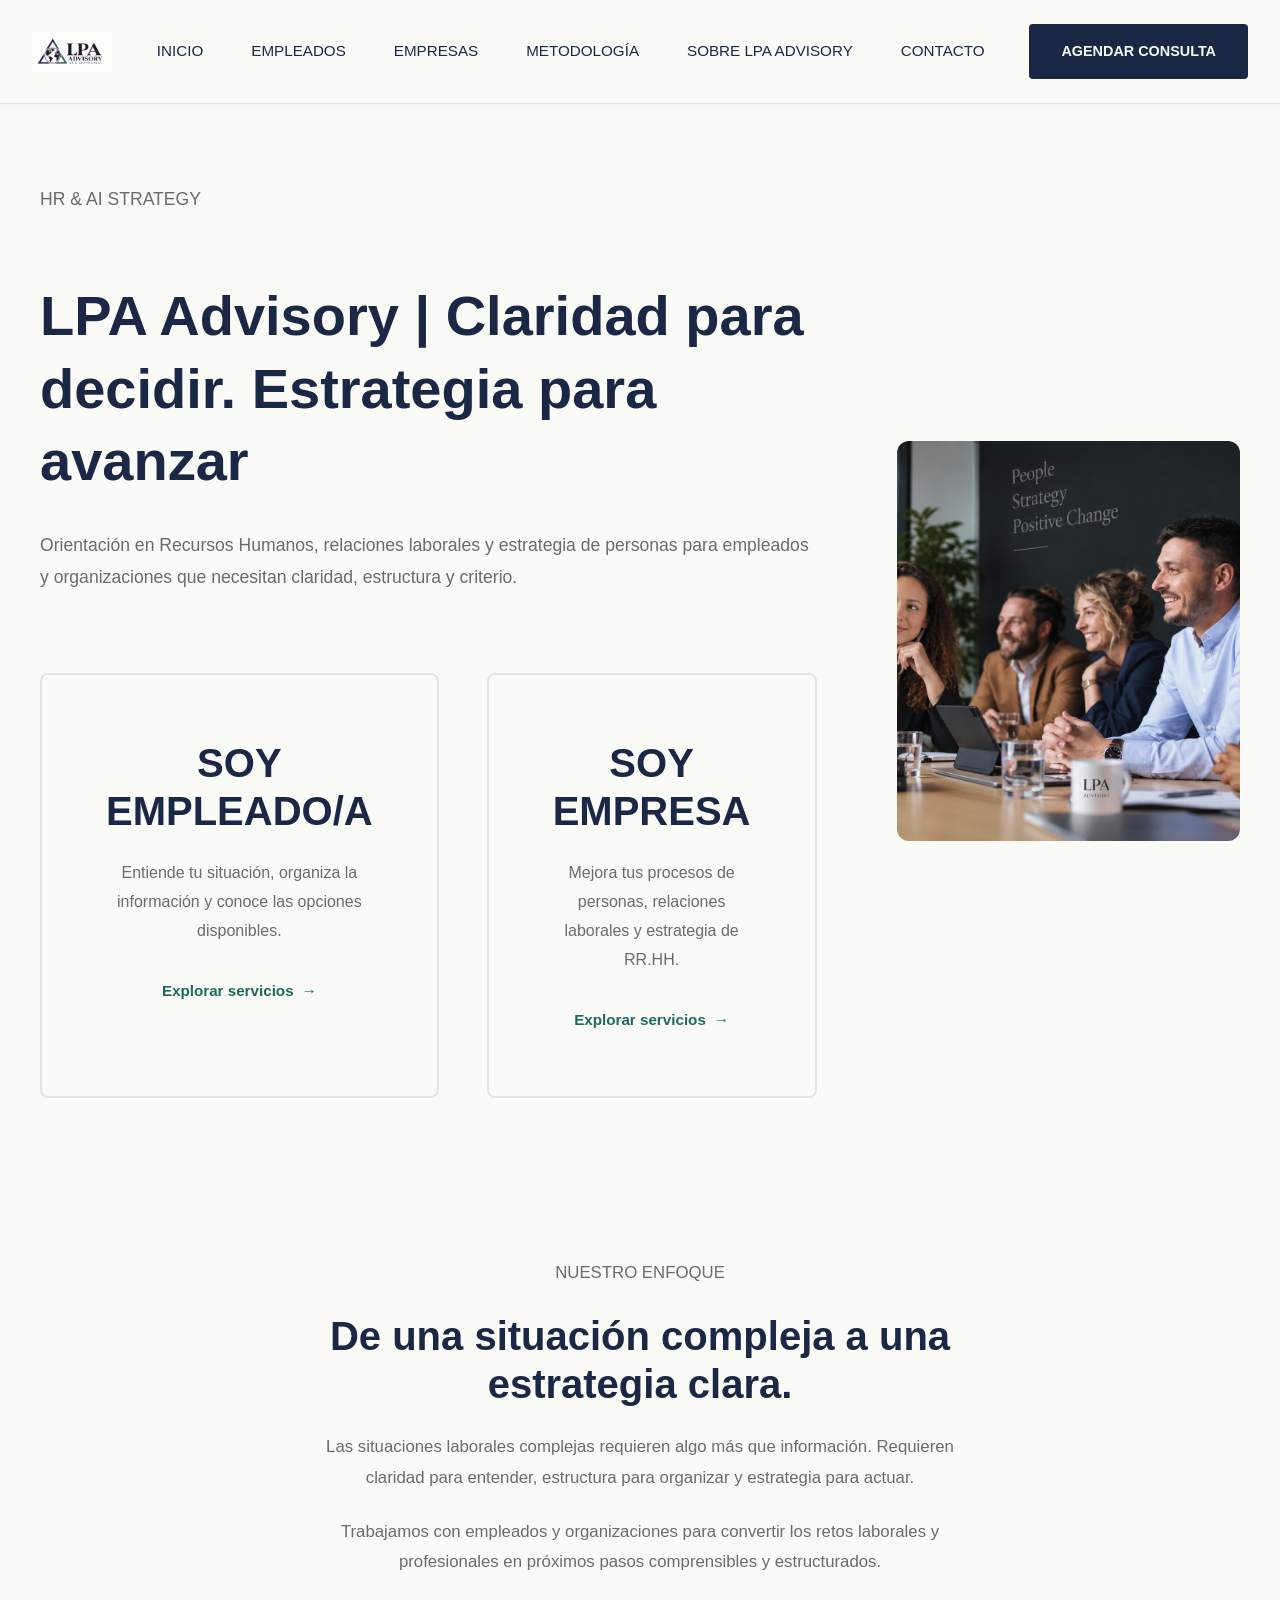
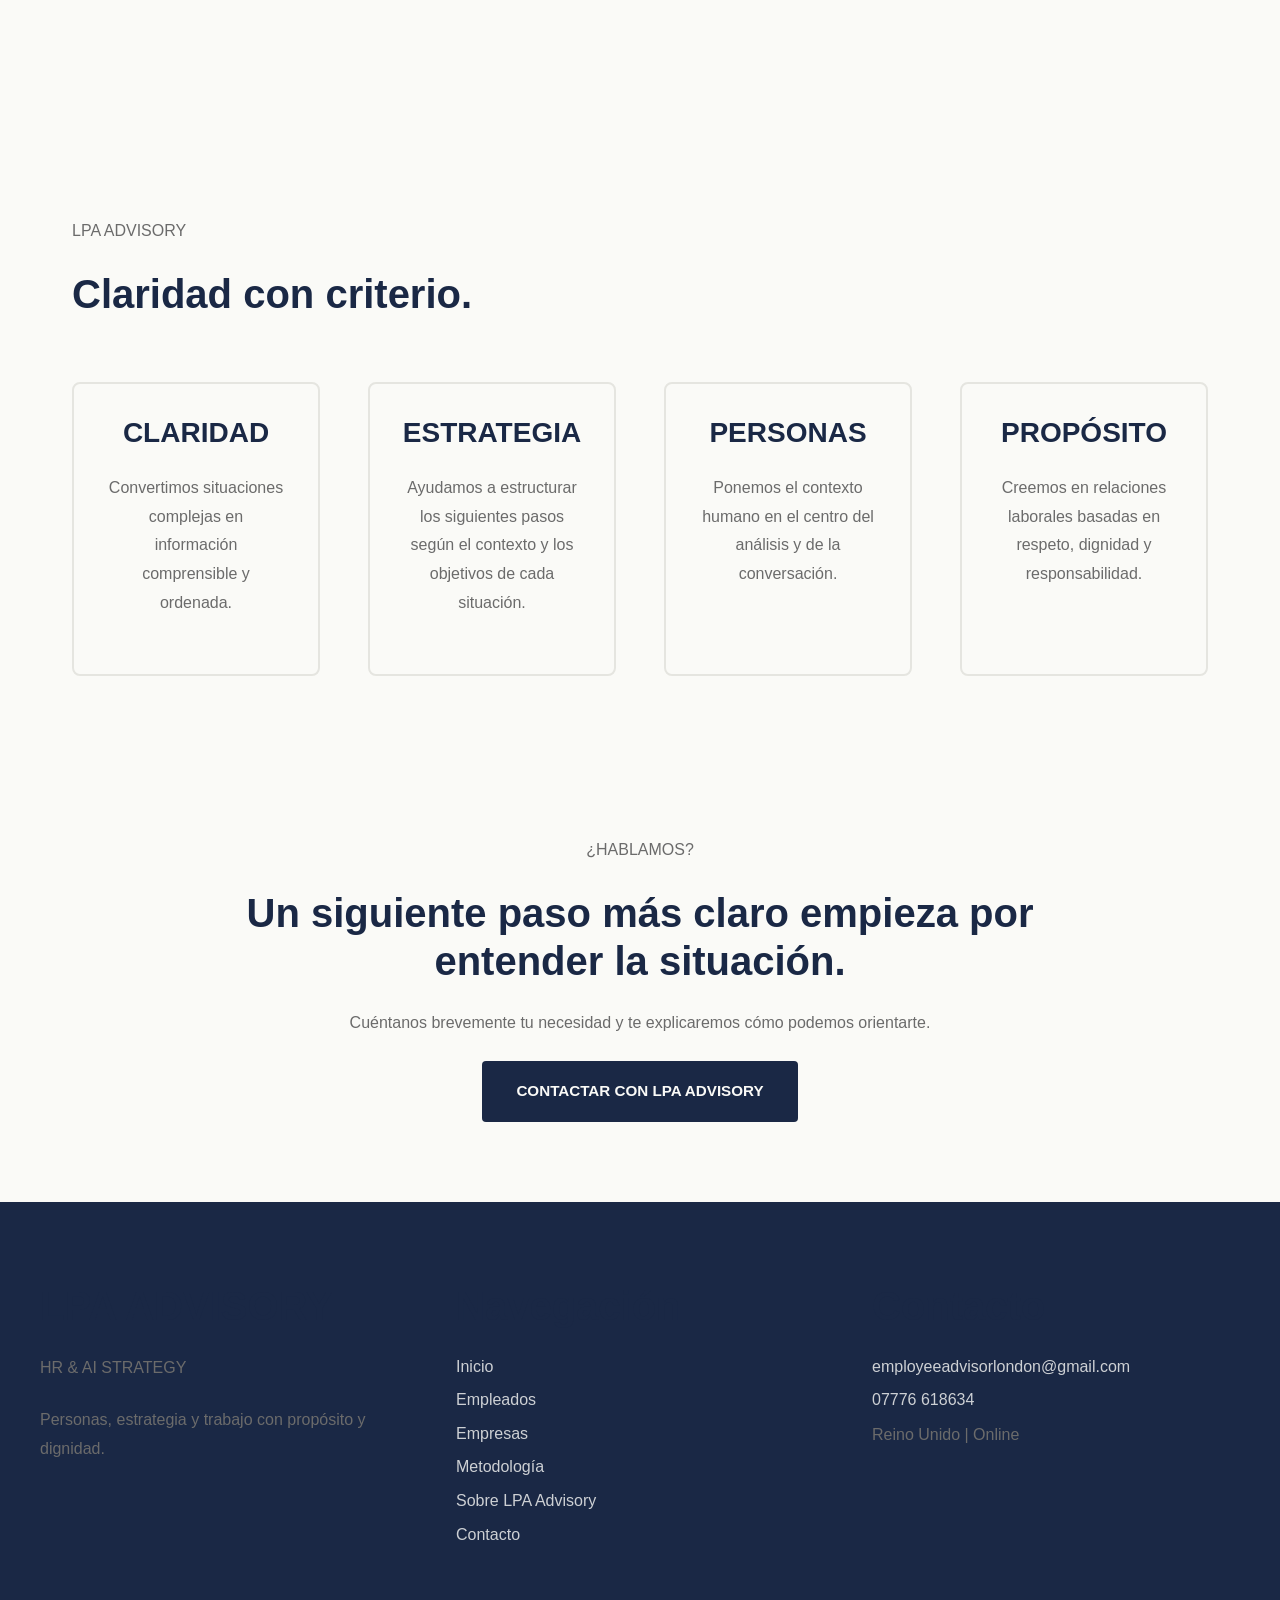
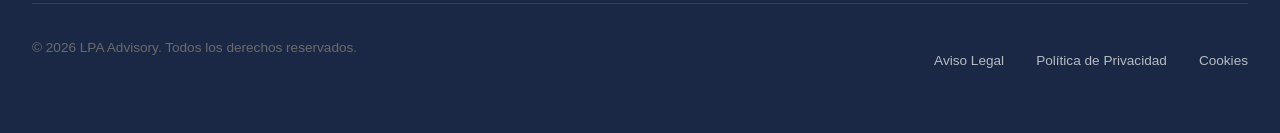
==== commit a657f7b1: "Update index.html" ====
--- a/index.html
+++ b/index.html
@@ -3,12 +3,12 @@
 <head>
   <meta charset="UTF-8">
   <meta name="viewport" content="width=device-width, initial-scale=1.0">
-  <title>LPA Advisory | HR &amp; AI Strategy</title>
-  <meta name="description" content="LPA Advisory: personas, estrategia y trabajo con propósito y dignidad. Orientación para empleados y empresas en Recursos Humanos y relaciones laborales.">
+ <title>LPA Advisory | Claridad para decidir. Estrategia para avanzar.</title>
+  <meta name="description" content="LPA Advisory: orientación laboral, consultoría de Recursos Humanos y soluciones inteligentes para personas y organizaciones">
   <meta name="author" content="LPA Advisory">
   <meta name="theme-color" content="#17181c">
   <meta property="og:title" content="LPA Advisory | HR &amp; AI Strategy">
-  <meta property="og:description" content="Personas, estrategia y trabajo con propósito y dignidad.">
+  <meta property="og:description" content="LPA Advisory | Claridad para decidir. Estrategia para avanzar.">
   <meta property="og:type" content="website">
   <meta property="og:image" content="assets/logo.png">
   <link rel="stylesheet" href="css/styles.css">
@@ -42,7 +42,7 @@
       <div class="hero-container">
         <div class="hero-content">
           <p class="eyebrow">HR &amp; AI STRATEGY</p>
-          <h1 id="hero-title">Personas, estrategia y trabajo con propósito y dignidad.</h1>
+          <h1 id="hero-title">LPA Advisory | Claridad para decidir. Estrategia para avanzar</h1>
           <p>Orientación en Recursos Humanos, relaciones laborales y estrategia de personas para empleados y organizaciones que necesitan claridad, estructura y criterio.</p>
           <div class="two-paths" aria-label="Elige tu ruta">
             <article class="path-card">
